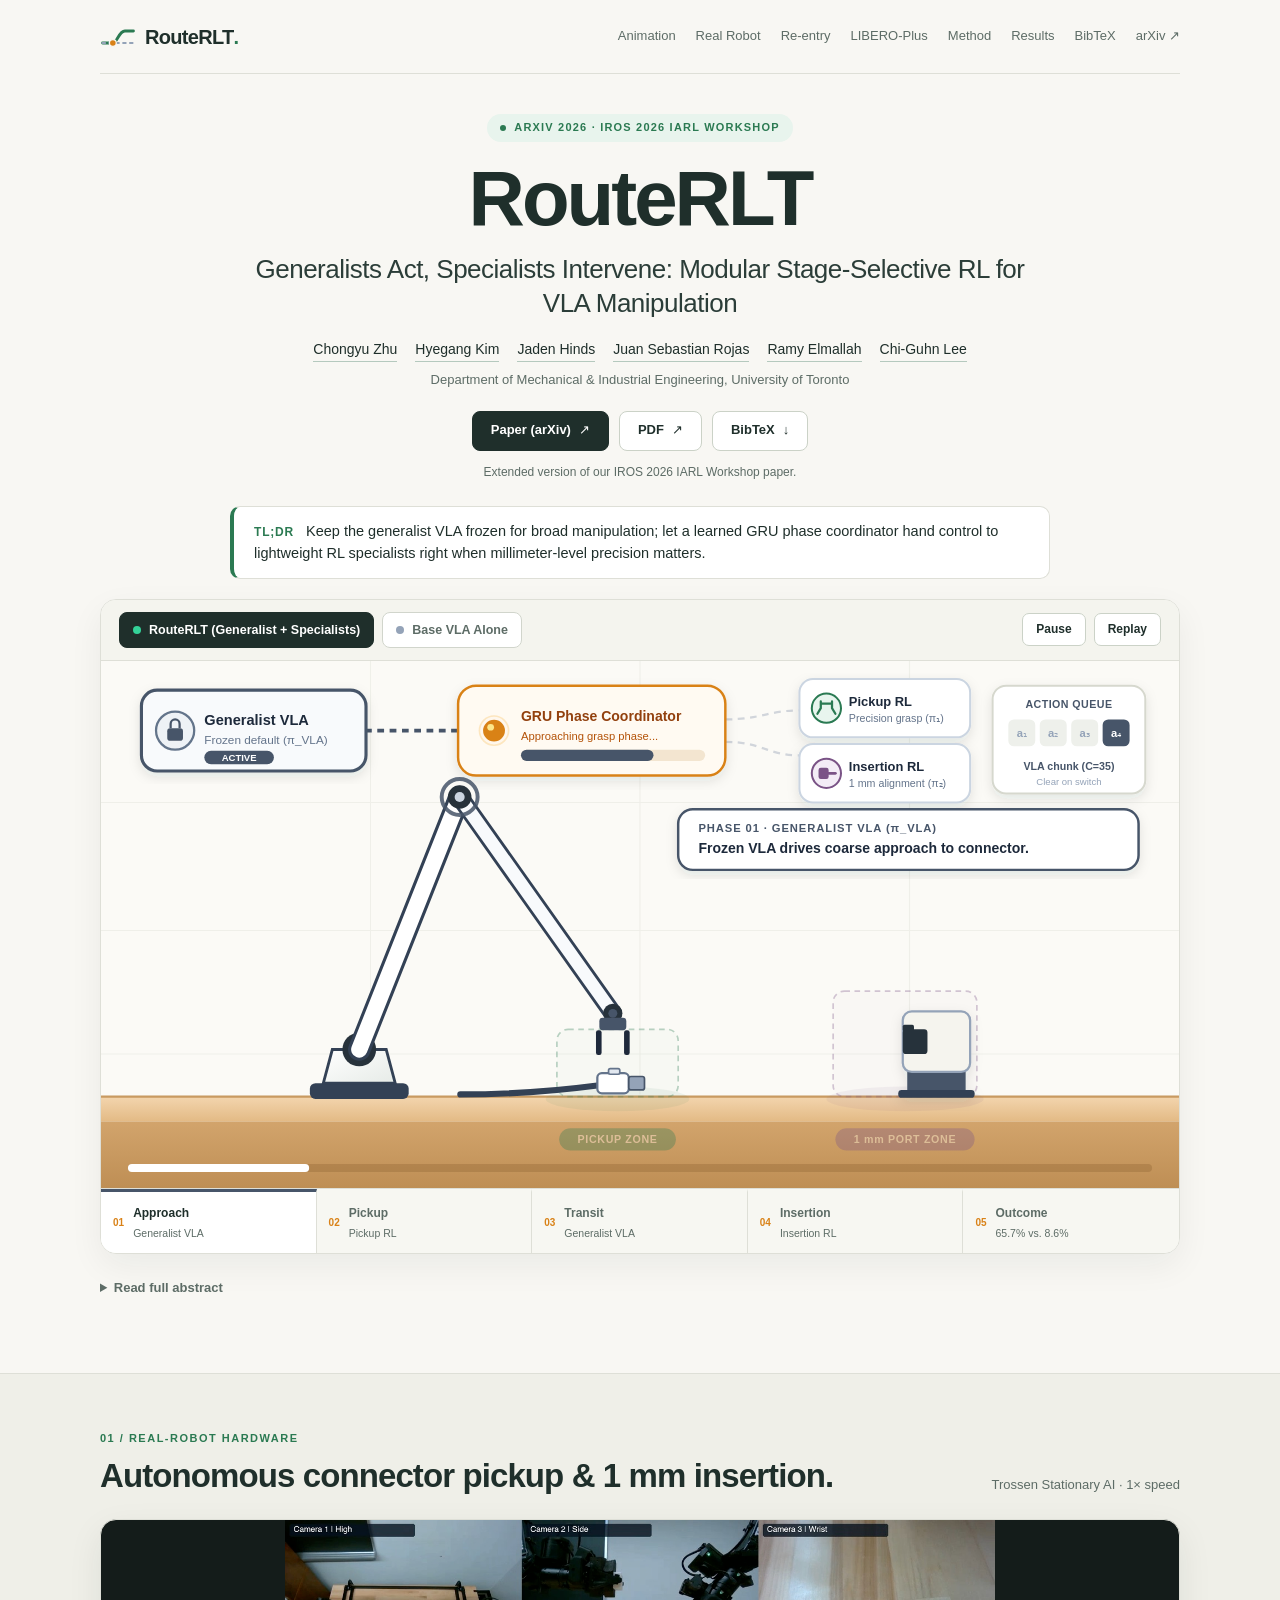
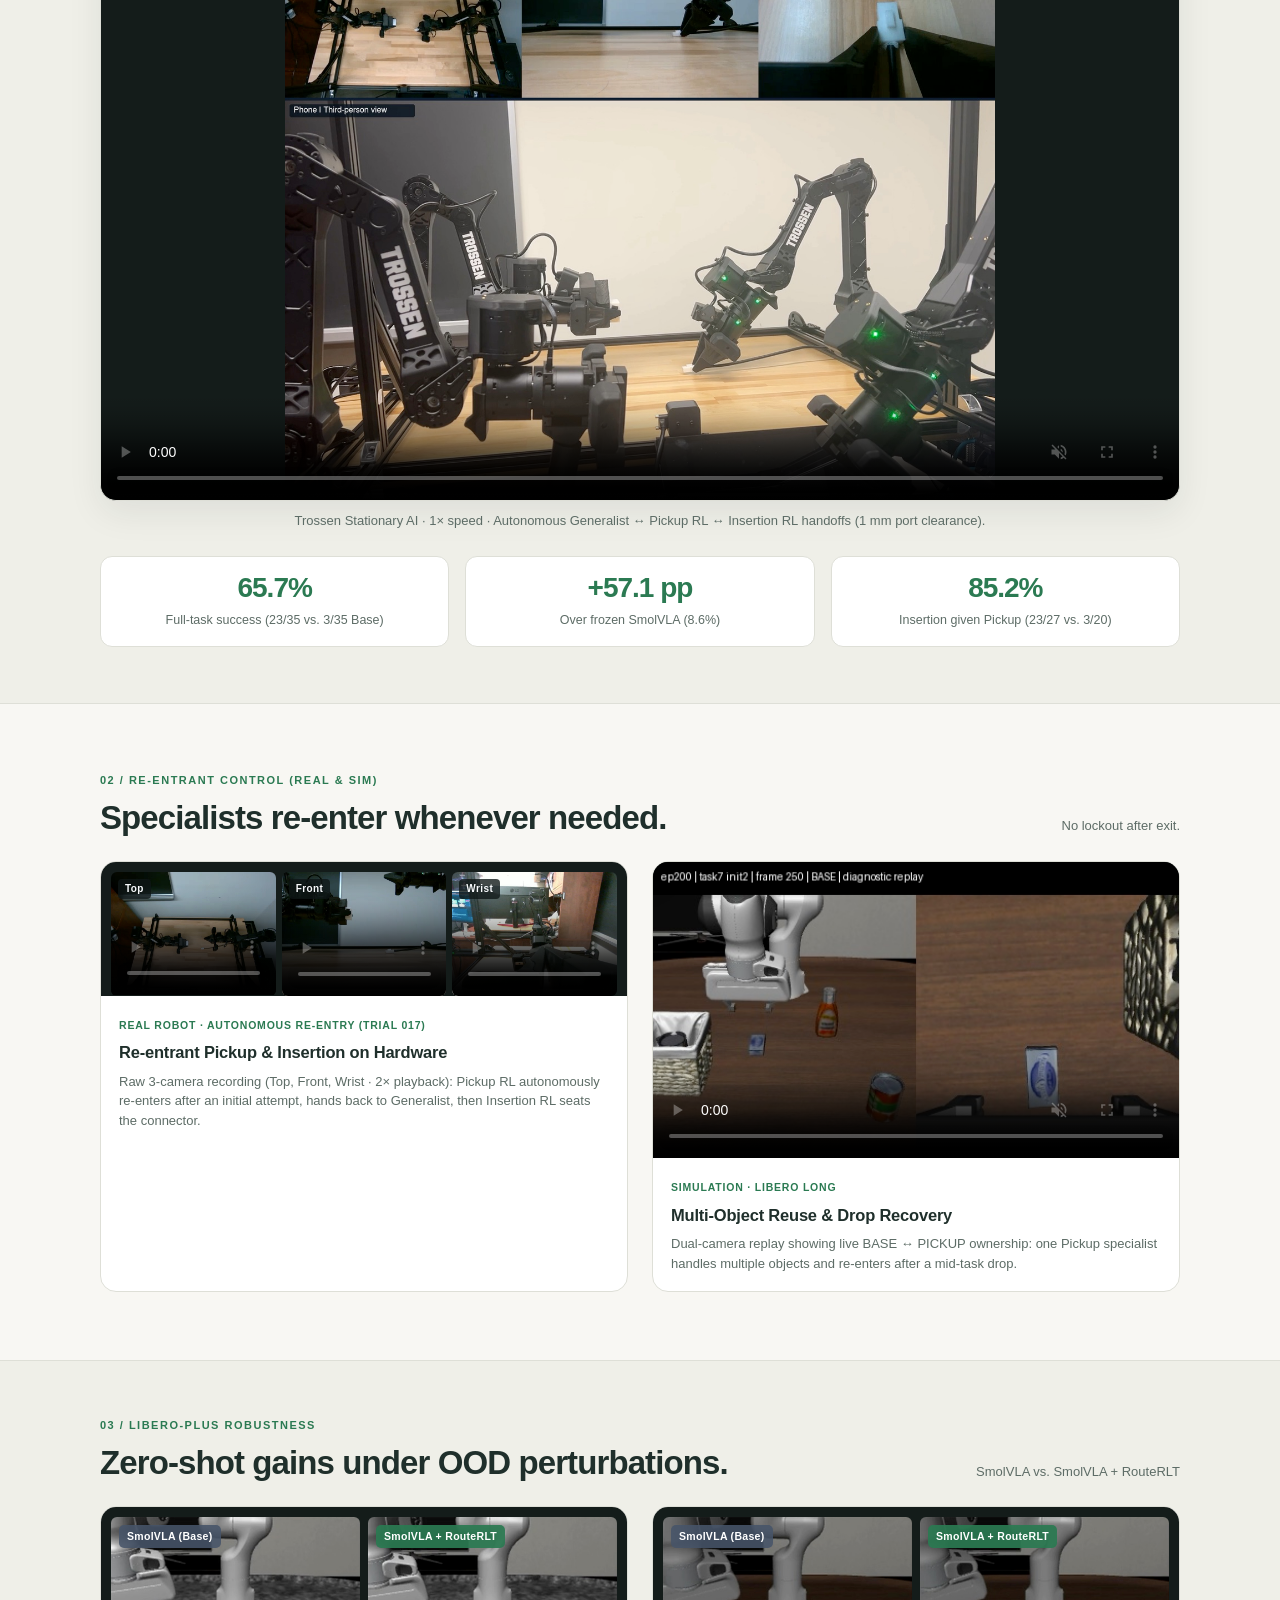
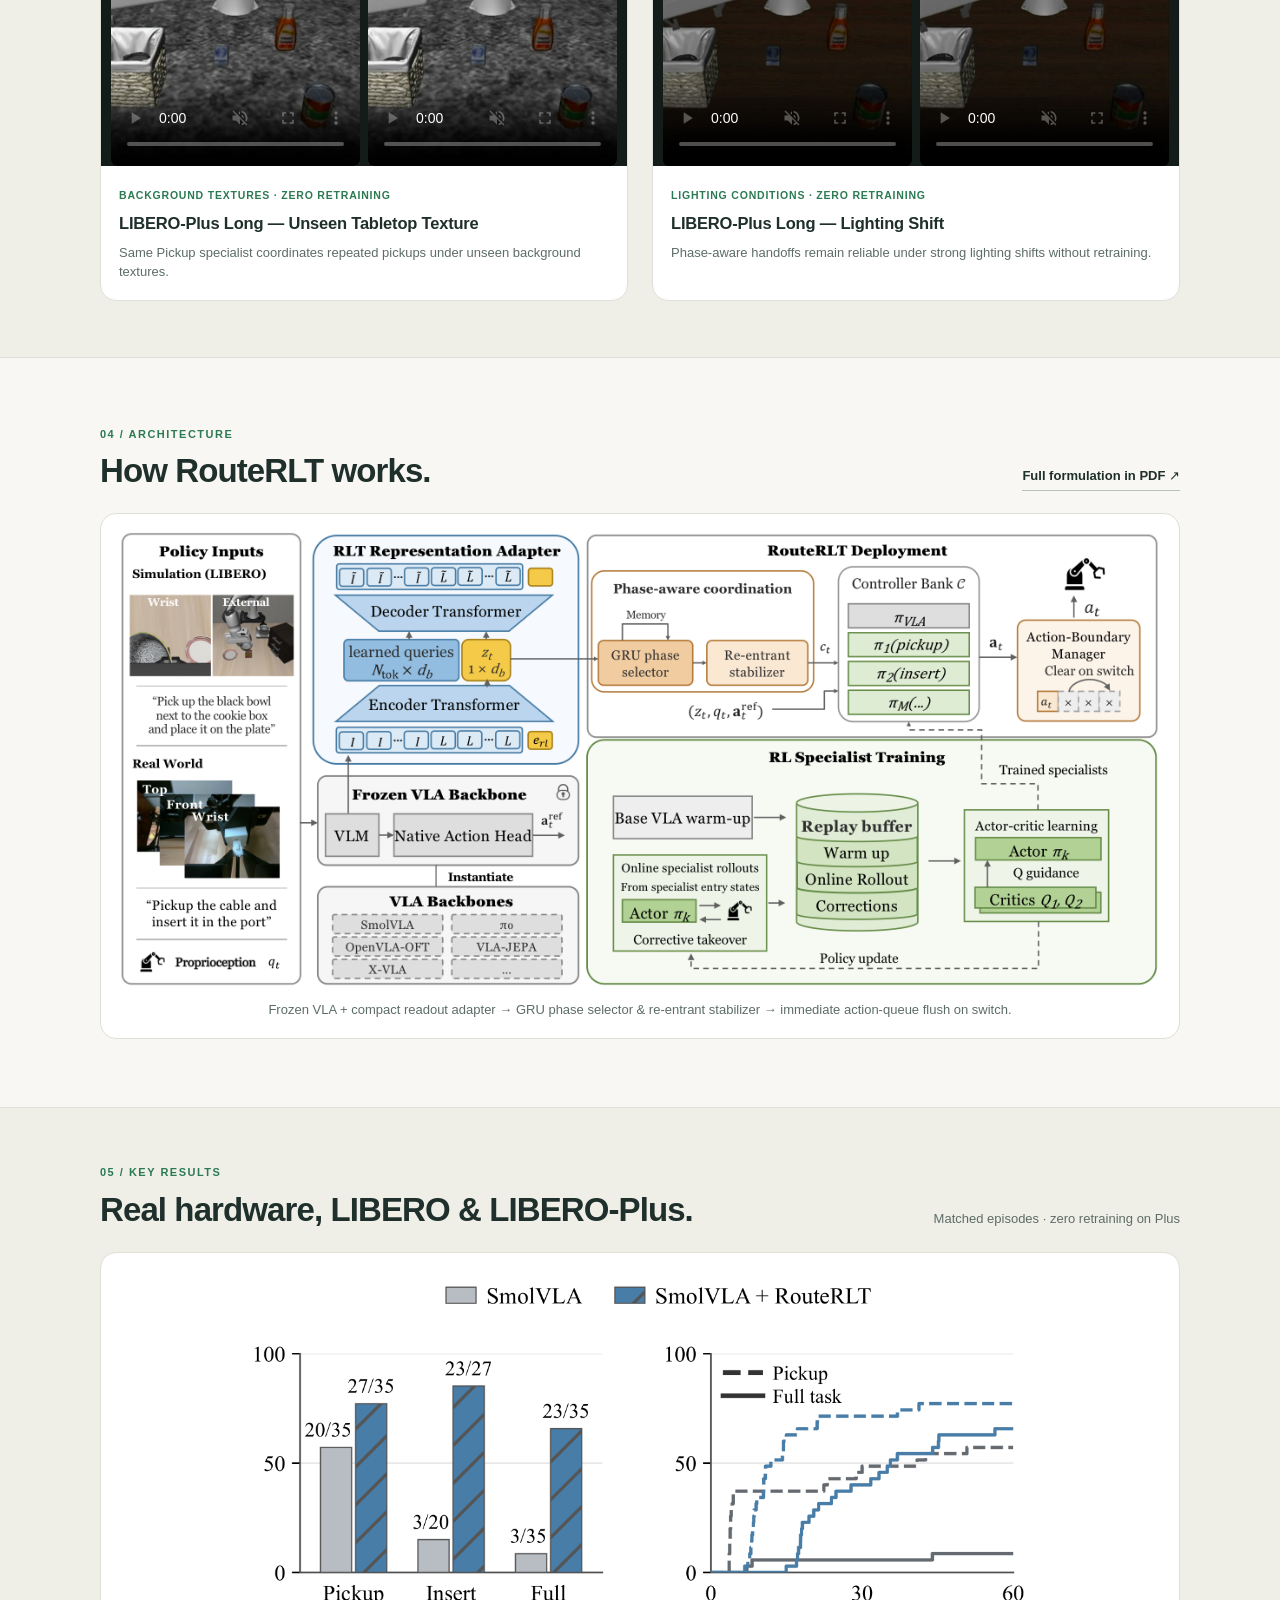
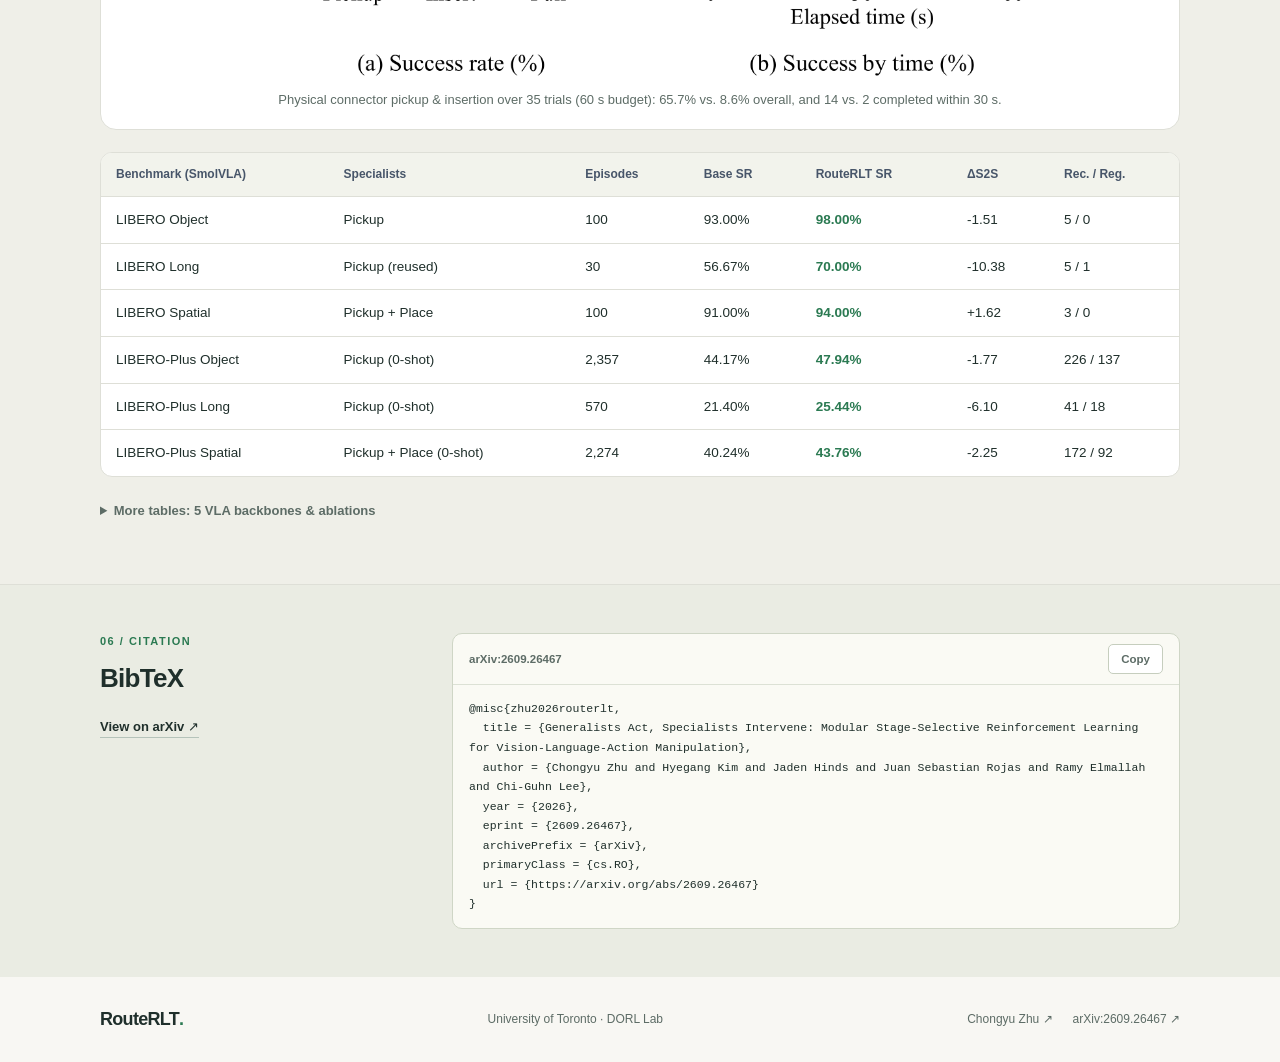
==== docs/index.html @ 0a1fd3e1 "Initial release of RouteRLT project page" ====
<!doctype html>
<html lang="en">
<head>
  <meta charset="utf-8">
  <meta name="viewport" content="width=device-width, initial-scale=1">
  <title>RouteRLT: Generalists Act, Specialists Intervene: Modular Stage-Selective Reinforcement Learning for Vision-Language-Action Manipulation</title>
  <meta name="description" content="Keep the generalist VLA frozen for broad manipulation; let a learned GRU phase coordinator hand control to lightweight RL specialists right when millimeter-level precision matters.">
  <meta name="theme-color" content="#f8f7f3">
  <meta property="og:title" content="RouteRLT: Generalists Act, Specialists Intervene: Modular Stage-Selective Reinforcement Learning for Vision-Language-Action Manipulation">
  <meta property="og:description" content="Keep the generalist VLA frozen for broad manipulation; let a learned GRU phase coordinator hand control to lightweight RL specialists right when millimeter-level precision matters.">
  <meta property="og:type" content="website">
  <link rel="icon" href="assets/favicon.svg" type="image/svg+xml">
  <link rel="stylesheet" href="styles.css">
  <script src="site.js" defer></script>
</head>
<body>
  <a class="skip-link" href="#main">Skip to content</a>

  <header class="header shell">
    <a class="wordmark" href="#top" aria-label="RouteRLT, top of page">
      <svg viewBox="0 0 42 28" aria-hidden="true">
        <path d="M3 21h12c5 0 7-14 14-14h10" stroke="var(--emerald)" stroke-width="3.4"/>
        <path d="M3 21h36" stroke="var(--slate-line)" stroke-width="2.4" stroke-dasharray="3 5"/>
        <circle cx="15" cy="21" r="4" fill="var(--amber)" stroke="var(--paper)" stroke-width="1.5"/>
      </svg>
      RouteRLT<span class="wordmark-dot">.</span>
    </a>
    <nav aria-label="Main navigation">
      <a href="#how-it-works">Animation</a>
      <a href="#real-robot">Real Robot</a>
      <a href="#reentry">Re-entry</a>
      <a href="#libero-plus">LIBERO-Plus</a>
      <a href="#method">Method</a>
      <a href="#results">Results</a>
      <a href="#citation">BibTeX</a>
      <a href="https://arxiv.org/abs/2609.26467" target="_blank" rel="noopener">arXiv ↗</a>
    </nav>
  </header>

  <main id="main">
    <!-- HERO + INTERACTIVE CARTOON ANIMATION RIGHT AT TOP -->
    <section class="hero shell" id="top" aria-labelledby="project-title">
      <p class="venue"><span aria-hidden="true"></span>arXiv 2026 · IROS 2026 IARL Workshop</p>
      <h1 id="project-title">RouteRLT</h1>
      <p class="subtitle">Generalists Act, Specialists Intervene: Modular Stage-Selective RL for VLA Manipulation</p>
      <p class="authors"><a href="https://chongyuzhu.com/" target="_blank" rel="noopener">Chongyu Zhu</a> <a href="https://scholar.google.com/citations?user=_ZH58tUAAAAJ&amp;hl=en" target="_blank" rel="noopener">Hyegang Kim</a> <a href="https://scholar.google.com/citations?user=9BpkYWYAAAAJ&amp;hl=en" target="_blank" rel="noopener">Jaden Hinds</a> <a href="https://scholar.google.com/citations?user=jrWXzhMAAAAJ&amp;hl=en" target="_blank" rel="noopener">Juan Sebastian Rojas</a> <a href="https://scholar.google.com/citations?user=34LmEvEAAAAJ&amp;hl=en" target="_blank" rel="noopener">Ramy Elmallah</a> <a href="https://scholar.google.com/citations?user=ZpALG2AAAAAJ&amp;hl=en" target="_blank" rel="noopener">Chi-Guhn Lee</a></p>
      <p class="affiliations">Department of Mechanical &amp; Industrial Engineering, University of Toronto</p>
      <div class="hero-links">
        <a class="button primary" href="https://arxiv.org/abs/2609.26467" target="_blank" rel="noopener">Paper (arXiv) <span aria-hidden="true">↗</span></a>
        <a class="button" href="https://arxiv.org/pdf/2609.26467" target="_blank" rel="noopener">PDF <span aria-hidden="true">↗</span></a>
        <a class="button" href="#citation">BibTeX <span aria-hidden="true">↓</span></a>
      </div>
      <p class="secondary-venue">Extended version of our IROS 2026 IARL Workshop paper.</p>

      <p class="tldr-bar"><strong>TL;DR</strong> Keep the generalist VLA frozen for broad manipulation; let a learned GRU phase coordinator hand control to lightweight RL specialists right when millimeter-level precision matters.</p>

      <!-- INTERACTIVE CARTOON ANIMATION -->
      <div class="anim-card" id="how-it-works" aria-label="Interactive cartoon explainer">
        <div class="anim-toolbar">
          <div class="mode-switch" role="group" aria-label="Comparison mode">
            <button type="button" class="mode-btn is-active" data-mode="routerlt" aria-pressed="true">
              <span class="dot dot-emerald"></span>RouteRLT (Generalist + Specialists)
            </button>
            <button type="button" class="mode-btn" data-mode="base" aria-pressed="false">
              <span class="dot dot-slate"></span>Base VLA Alone
            </button>
          </div>
          <div class="playback-controls">
            <button type="button" class="ctrl-btn" id="anim-play-btn" aria-label="Pause animation">Pause</button>
            <button type="button" class="ctrl-btn" id="anim-replay-btn" aria-label="Replay from start">Replay</button>
          </div>
        </div>

        <div class="anim-stage-wrap">
          <svg id="routerlt-cartoon" viewBox="0 0 960 470" role="img" aria-label="Interactive cartoon animation showing how RouteRLT coordinates a frozen generalist VLA with Pickup and Insertion RL specialists.">
            <defs>
              <linearGradient id="wood-top" x1="0" y1="0" x2="0" y2="1">
                <stop offset="0%" stop-color="#f3d5ae"/>
                <stop offset="100%" stop-color="#e3ba85"/>
              </linearGradient>
              <linearGradient id="wood-edge" x1="0" y1="0" x2="0" y2="1">
                <stop offset="0%" stop-color="#d2a46c"/>
                <stop offset="100%" stop-color="#be8e54"/>
              </linearGradient>
              <linearGradient id="arm-link" x1="0" y1="0" x2="1" y2="1">
                <stop offset="0%" stop-color="#ffffff"/>
                <stop offset="100%" stop-color="#e6ebe7"/>
              </linearGradient>
              <filter id="soft-shadow" x="-10%" y="-10%" width="120%" height="125%">
                <feDropShadow dx="0" dy="4" stdDeviation="5" flood-color="#1e2f2a" flood-opacity="0.10"/>
              </filter>
            </defs>

            <rect width="960" height="470" fill="#fbfaf6"/>
            <g stroke="#e6e7df" stroke-width="1" opacity="0.55">
              <line x1="0" y1="126" x2="960" y2="126"/>
              <line x1="0" y1="240" x2="960" y2="240"/>
              <line x1="0" y1="350" x2="960" y2="350"/>
              <line x1="240" y1="0" x2="240" y2="386"/>
              <line x1="480" y1="0" x2="480" y2="386"/>
              <line x1="720" y1="0" x2="720" y2="386"/>
            </g>

            <!-- TOP CONTROL ARCHITECTURE HUD -->
            <path id="wire-vla" d="M 318 62 C 282 62, 266 62, 236 62" fill="none" stroke="#94a3b8" stroke-width="3" stroke-dasharray="6 5"/>
            <path id="wire-pickup" d="M 556 52 C 588 52, 594 44, 622 44" fill="none" stroke="#cbd5e1" stroke-width="3" stroke-dasharray="6 5"/>
            <path id="wire-insert" d="M 556 72 C 588 72, 594 84, 622 84" fill="none" stroke="#cbd5e1" stroke-width="3" stroke-dasharray="6 5"/>

            <g id="node-vla" transform="translate(36, 26)" filter="url(#soft-shadow)">
              <rect width="200" height="72" rx="14" fill="#ffffff" stroke="#64748b" stroke-width="2.5"/>
              <circle cx="30" cy="36" r="17" fill="#eef2f6" stroke="#64748b" stroke-width="2"/>
              <rect x="23" y="34" width="14" height="11" rx="2.5" fill="#475569"/>
              <path d="M26 34v-4a4 4 0 0 1 8 0v4" fill="none" stroke="#475569" stroke-width="2"/>
              <text x="56" y="31" font-size="13" font-weight="700" fill="#1e293b">Generalist VLA</text>
              <text x="56" y="48" font-size="10.5" fill="#64748b">Frozen default (π_VLA)</text>
              <rect id="badge-vla-active" x="56" y="54" width="62" height="12" rx="6" fill="#475569" opacity="1"/>
              <text id="badge-vla-text" x="87" y="63" text-anchor="middle" font-size="8.5" font-weight="700" fill="#ffffff">ACTIVE</text>
            </g>

            <g id="node-gru" transform="translate(318, 22)" filter="url(#soft-shadow)">
              <rect width="238" height="80" rx="16" fill="#fffaf2" stroke="#d98218" stroke-width="2.2"/>
              <g id="gru-beacon" transform="translate(32, 40)">
                <circle id="gru-pulse" cx="0" cy="0" r="16" fill="#f59e0b" opacity="0.22"/>
                <circle cx="0" cy="0" r="11" fill="#d98218" stroke="#fff7ed" stroke-width="2.5"/>
                <circle cx="-3" cy="-3" r="3" fill="#fde68a"/>
              </g>
              <text x="56" y="31" font-size="12.5" font-weight="700" fill="#92400e">GRU Phase Coordinator</text>
              <text id="gru-subtext" x="56" y="48" font-size="10" fill="#b45309">Monitoring state z_t</text>
              <rect x="56" y="57" width="164" height="10" rx="5" fill="#f3e5d0"/>
              <rect id="gru-bar" x="56" y="57" width="42" height="10" rx="5" fill="#d98218"/>
            </g>

            <g id="node-pickup" transform="translate(622, 16)" filter="url(#soft-shadow)">
              <rect width="152" height="52" rx="12" fill="#ffffff" stroke="#cbd5e1" stroke-width="2"/>
              <circle cx="24" cy="26" r="13" fill="#e8f5ee" stroke="#2b7a52" stroke-width="1.8"/>
              <path d="M19 20v6l-3 5M29 20v6l3 5M19 22h10" fill="none" stroke="#2b7a52" stroke-width="2" stroke-linecap="round"/>
              <text x="44" y="24" font-size="11.5" font-weight="700" fill="#1e293b">Pickup RL</text>
              <text x="44" y="38" font-size="9.5" fill="#64748b">Precision grasp (π₁)</text>
            </g>

            <g id="node-insert" transform="translate(622, 74)" filter="url(#soft-shadow)">
              <rect width="152" height="52" rx="12" fill="#ffffff" stroke="#cbd5e1" stroke-width="2"/>
              <circle cx="24" cy="26" r="13" fill="#f3ecf6" stroke="#7a5386" stroke-width="1.8"/>
              <rect x="17" y="21" width="9" height="10" rx="2" fill="#7a5386"/>
              <path d="M26 26h6" stroke="#7a5386" stroke-width="2.5" stroke-linecap="round"/>
              <text x="44" y="24" font-size="11.5" font-weight="700" fill="#1e293b">Insertion RL</text>
              <text x="44" y="38" font-size="9.5" fill="#64748b">1 mm alignment (π₂)</text>
            </g>

            <g id="queue-hud" transform="translate(794, 22)" filter="url(#soft-shadow)">
              <rect width="136" height="96" rx="12" fill="#ffffff" stroke="#d6d8ce" stroke-width="1.8"/>
              <text x="68" y="20" text-anchor="middle" font-size="9.5" font-weight="700" fill="#475569" letter-spacing="0.4">ACTION QUEUE</text>
              <g id="queue-slots" transform="translate(14, 30)">
                <rect id="q-slot-0" x="0" y="0" width="24" height="24" rx="5" fill="#475569"/>
                <text id="q-text-0" x="12" y="15.5" text-anchor="middle" font-size="10" font-weight="700" fill="#fff">a₁</text>
                <rect id="q-slot-1" x="28" y="0" width="24" height="24" rx="5" fill="#cbd5e1"/>
                <text id="q-text-1" x="40" y="15.5" text-anchor="middle" font-size="10" font-weight="700" fill="#475569">a₂</text>
                <rect id="q-slot-2" x="56" y="0" width="24" height="24" rx="5" fill="#cbd5e1"/>
                <text id="q-text-2" x="68" y="15.5" text-anchor="middle" font-size="10" font-weight="700" fill="#475569">a₃</text>
                <rect id="q-slot-3" x="84" y="0" width="24" height="24" rx="5" fill="#cbd5e1"/>
                <text id="q-text-3" x="96" y="15.5" text-anchor="middle" font-size="10" font-weight="700" fill="#475569">a₄</text>
              </g>
              <text id="queue-status" x="68" y="75" text-anchor="middle" font-size="9.5" font-weight="600" fill="#64748b">Streaming VLA chunk</text>
              <text id="queue-sub" x="68" y="88" text-anchor="middle" font-size="8.5" fill="#94a3b8">Clear on switch</text>
            </g>

            <!-- WORKBENCH SCENE (Left: Robot Base | Center: Connector Init | Right: Female Port -> natural left-to-right, zero singularity!) -->
            <rect x="0" y="388" width="960" height="22" fill="url(#wood-top)"/>
            <rect x="0" y="410" width="960" height="60" fill="url(#wood-edge)"/>
            <line x1="0" y1="388" x2="960" y2="388" stroke="#c89a61" stroke-width="2"/>

            <g id="zone-pickup" opacity="0.28">
              <ellipse cx="460" cy="390" rx="64" ry="11" fill="#2b7a52" opacity="0.22"/>
              <rect x="406" y="328" width="108" height="60" rx="10" fill="#2b7a52" fill-opacity="0.06" stroke="#2b7a52" stroke-width="1.5" stroke-dasharray="5 4"/>
              <rect x="408" y="416" width="104" height="20" rx="10" fill="#2b7a52"/>
              <text x="460" y="429.5" text-anchor="middle" font-size="9.5" font-weight="700" fill="#ffffff" letter-spacing="0.6">PICKUP ZONE</text>
            </g>
            <g id="zone-insert" opacity="0.28">
              <ellipse cx="716" cy="390" rx="70" ry="11" fill="#7a5386" opacity="0.22"/>
              <rect x="652" y="294" width="128" height="94" rx="10" fill="#7a5386" fill-opacity="0.06" stroke="#7a5386" stroke-width="1.5" stroke-dasharray="5 4"/>
              <rect x="654" y="416" width="124" height="20" rx="10" fill="#7a5386"/>
              <text x="716" y="429.5" text-anchor="middle" font-size="9.5" font-weight="700" fill="#ffffff" letter-spacing="0.6">1 mm PORT ZONE</text>
            </g>

            <!-- Female Port Fixture (Right side of workbench, socket opens leftward) -->
            <g id="port-fixture" transform="translate(700, 312)" filter="url(#soft-shadow)">
              <rect x="18" y="48" width="52" height="28" rx="4" fill="#475569"/>
              <rect x="10" y="70" width="68" height="7" rx="3" fill="#334155"/>
              <rect x="14" y="0" width="60" height="54" rx="8" fill="#f5f4ee" stroke="#94a3b8" stroke-width="2"/>
              <rect x="14" y="16" width="22" height="22" rx="3" fill="#27323b"/>
              <rect x="14" y="12" width="10" height="6" rx="1.5" fill="#27323b"/>
              <circle id="port-success-ring" cx="22" cy="27" r="22" fill="none" stroke="#2b7a52" stroke-width="3.5" opacity="0"/>
              <g id="port-fail-spark" transform="translate(12, 27)" opacity="0">
                <path d="M-10 -10 L-3 -3 M-12 2 L-4 2 M-9 12 L-2 6" stroke="#dc2626" stroke-width="2.8" stroke-linecap="round"/>
              </g>
            </g>

            <!-- Flexible Cable Tail -->
            <path id="cable-tail" d="M 320 386 Q 380 388, 438 378" fill="none" stroke="#334155" stroke-width="5.5" stroke-linecap="round"/>

            <!-- Movable Male Connector (Center init) -->
            <g id="connector" transform="translate(460, 376)">
              <rect x="-18" y="-9" width="28" height="18" rx="4" fill="#ffffff" stroke="#64748b" stroke-width="2"/>
              <rect x="-8" y="-13" width="10" height="5" rx="1.5" fill="#e2e8f0" stroke="#64748b" stroke-width="1.5"/>
              <rect x="10" y="-6" width="14" height="12" rx="2" fill="#94a3b8" stroke="#475569" stroke-width="1.5"/>
            </g>

            <!-- Robot Base Pedestal (Left side — arm operates cleanly in right half-plane with zero singularity!) -->
            <g id="robot-base" transform="translate(230, 388)">
              <rect x="-44" y="-12" width="88" height="14" rx="5" fill="#334155"/>
              <path d="M-32 -12 L-24 -42 L24 -42 L32 -12 Z" fill="url(#arm-link)" stroke="#334155" stroke-width="2.5"/>
              <circle cx="0" cy="-42" r="15" fill="#27323b"/>
              <circle cx="0" cy="-42" r="7" fill="#94a3b8"/>
            </g>

            <g id="robot-arm">
              <line id="arm-link-1" x1="230" y1="346" x2="340" y2="205" stroke="#334155" stroke-width="20" stroke-linecap="round"/>
              <line id="arm-link-1-inner" x1="230" y1="346" x2="340" y2="205" stroke="#ffffff" stroke-width="14.5" stroke-linecap="round"/>
              <line id="arm-link-2" x1="600" y1="215" x2="430" y2="265" stroke="#334155" stroke-width="16.5" stroke-linecap="round"/>
              <line id="arm-link-2-inner" x1="600" y1="215" x2="430" y2="265" stroke="#f8fafc" stroke-width="11.5" stroke-linecap="round"/>
              <circle id="arm-aura" cx="600" cy="215" r="16" fill="none" stroke="#64748b" stroke-width="3.5" opacity="0.85"/>
              <circle id="joint-elbow" cx="600" cy="215" r="10.5" fill="#27323b"/>
              <circle id="joint-elbow-dot" cx="600" cy="215" r="4.5" fill="#cbd5e1"/>
              <g id="gripper-group" transform="translate(430, 265)">
                <circle cx="0" cy="0" r="8.5" fill="#27323b"/>
                <rect x="-12" y="4" width="24" height="11" rx="3" fill="#475569"/>
                <rect id="finger-left" x="-14" y="15" width="5" height="22" rx="2" fill="#1e293b"/>
                <rect id="finger-right" x="9" y="15" width="5" height="22" rx="2" fill="#1e293b"/>
                <circle id="wrist-led" cx="0" cy="0" r="4" fill="#64748b"/>
              </g>
            </g>

            <g id="callout-group" transform="translate(275, 132)" filter="url(#soft-shadow)">
              <rect id="callout-bg" x="0" y="0" width="410" height="54" rx="13" fill="#ffffff" stroke="#64748b" stroke-width="2.2"/>
              <text id="callout-tag" x="18" y="20" font-size="10" font-weight="800" fill="#475569" letter-spacing="0.8">PHASE 01 · GENERALIST VLA</text>
              <text id="callout-msg" x="18" y="39" font-size="12.5" font-weight="600" fill="#1e293b">Approaching connector smoothly...</text>
            </g>

            <rect x="24" y="448" width="912" height="7" rx="3.5" fill="#8c6231" opacity="0.35"/>
            <rect id="anim-progress-fill" x="24" y="448" width="0" height="7" rx="3.5" fill="#ffffff"/>
          </svg>
        </div>

        <div class="stage-pills" role="group" aria-label="Jump to manipulation phase">
          <button type="button" class="stage-pill is-current" data-stage="0"><span class="pill-step">01</span><span>Approach<small>Generalist VLA</small></span></button>
          <button type="button" class="stage-pill" data-stage="1"><span class="pill-step">02</span><span>Pickup<small>Pickup RL</small></span></button>
          <button type="button" class="stage-pill" data-stage="2"><span class="pill-step">03</span><span>Transit<small>Generalist VLA</small></span></button>
          <button type="button" class="stage-pill" data-stage="3"><span class="pill-step">04</span><span>Insertion<small>Insertion RL</small></span></button>
          <button type="button" class="stage-pill" data-stage="4"><span class="pill-step">05</span><span>Outcome<small>65.7% vs. 8.6%</small></span></button>
        </div>
      </div>

      <details class="compact-details">
        <summary>Read full abstract</summary>
        <p class="abstract-body">Vision-language-action (VLA) models often struggle in the precision-critical phases of multi-stage manipulation tasks. To mitigate this issue, VLA models can be used in conjunction with reinforcement learning (RL) specialists that are specifically trained to handle the precision-critical phases. However, the coordination between the base VLA model and the RL specialists, which dictates when a specialist should take over from the base VLA and vice-versa, remains an open research question. In this paper, we address this gap by introducing RouteRLT, a modular framework that coordinates a generalist VLA, used as the default controller, with designated precision-critical RL specialists. At a high level, our framework trains a phase-aware coordination mechanism that handles handoffs between the generalist and the specialists. We evaluate RouteRLT on the LIBERO and LIBERO-Plus benchmarks, as well as on a physical connector pickup and insertion task. Overall, we find that RouteRLT improves success on LIBERO, and retains net gains on LIBERO-Plus. On the physical task, RouteRLT completes 65.7% of trials, compared with 8.6% for the baseline. Altogether, these results demonstrate that learned coordination builds on generalist VLA capabilities to improve task completion in precision-critical manipulation.</p>
      </details>
    </section>

    <!-- 01 REAL-ROBOT EXECUTION -->
    <section class="band-tint section-space" id="real-robot" aria-labelledby="real-title">
      <div class="shell">
        <div class="section-heading horizontal">
          <div>
            <p class="eyebrow">01 / Real-Robot Hardware</p>
            <h2 id="real-title">Autonomous connector pickup &amp; 1 mm insertion.</h2>
          </div>
          <p class="section-aside">Trossen Stationary AI · 1× speed</p>
        </div>

        <figure class="hero-video-wrap">
          <div class="video-frame">
            <video controls autoplay muted loop playsinline preload="metadata" poster="assets/media/real_robot_poster.jpg" aria-label="Four-view real-robot demonstration of RouteRLT autonomously picking up a connector and inserting it into a 1 mm clearance port.">
              <source src="assets/media/real_robot_demo.mp4" type="video/mp4">
              Your browser does not support HTML5 video.
            </video>
          </div>
          <figcaption>Trossen Stationary AI · 1× speed · Autonomous Generalist ↔ Pickup RL ↔ Insertion RL handoffs (1 mm port clearance).</figcaption>
        </figure>

        <div class="stats-row">
          <div class="stat-pill"><div class="stat-val">65.7%</div><div class="stat-label">Full-task success (23/35 vs. 3/35 Base)</div></div><div class="stat-pill"><div class="stat-val">+57.1 pp</div><div class="stat-label">Over frozen SmolVLA (8.6%)</div></div><div class="stat-pill"><div class="stat-val">85.2%</div><div class="stat-label">Insertion given Pickup (23/27 vs. 3/20)</div></div>
        </div>
      </div>
    </section>

    <!-- 02 REPEATED & RE-ENTRANT CONTROL (REAL + SIM) -->
    <section class="shell section-space" id="reentry" aria-labelledby="reentry-title">
      <div class="section-heading horizontal">
        <div>
          <p class="eyebrow">02 / Re-entrant Control (Real &amp; Sim)</p>
          <h2 id="reentry-title">Specialists re-enter whenever needed.</h2>
        </div>
        <p class="section-aside">No lockout after exit.</p>
      </div>
      <div class="video-grid">
        <article class="video-card" id="video-real-reentry"><div class="tri-view-grid"><div class="tri-view-item"><video controls autoplay muted loop playsinline data-rate="2" preload="metadata" poster="assets/media/r13_017_top_poster.jpg" aria-label="Top camera view"><source src="assets/media/r13_017_top.mp4" type="video/mp4"></video><span class="view-tag">Top</span></div><div class="tri-view-item"><video controls autoplay muted loop playsinline data-rate="2" preload="metadata" poster="assets/media/r13_017_front_poster.jpg" aria-label="Front camera view"><source src="assets/media/r13_017_front.mp4" type="video/mp4"></video><span class="view-tag">Front</span></div><div class="tri-view-item"><video controls autoplay muted loop playsinline data-rate="2" preload="metadata" poster="assets/media/r13_017_wrist_poster.jpg" aria-label="Wrist camera view"><source src="assets/media/r13_017_wrist.mp4" type="video/mp4"></video><span class="view-tag">Wrist</span></div></div><div class="video-card-body"><span class="video-badge">Real Robot · Autonomous Re-entry (Trial 017)</span><h3>Re-entrant Pickup &amp; Insertion on Hardware</h3><p>Raw 3-camera recording (Top, Front, Wrist · 2× playback): Pickup RL autonomously re-enters after an initial attempt, hands back to Generalist, then Insertion RL seats the connector.</p></div></article><article class="video-card" id="video-sim-reentry"><video controls autoplay muted loop playsinline preload="metadata" poster="assets/media/libero_reentry_poster.jpg" aria-label="Dual-camera LIBERO Long simulation video showing live BASE and PICKUP handoffs and re-entry after drop."><source src="assets/media/libero_long_reentry.mp4" type="video/mp4"></video><div class="video-card-body"><span class="video-badge">Simulation · LIBERO Long</span><h3>Multi-Object Reuse &amp; Drop Recovery</h3><p>Dual-camera replay showing live BASE ↔ PICKUP ownership: one Pickup specialist handles multiple objects and re-enters after a mid-task drop.</p></div></article>
      </div>
    </section>

    <!-- 03 LIBERO-PLUS ROBUSTNESS COMPARISONS -->
    <section class="band-tint section-space" id="libero-plus" aria-labelledby="plus-title">
      <div class="shell">
        <div class="section-heading horizontal">
          <div>
            <p class="eyebrow">03 / LIBERO-Plus Robustness</p>
            <h2 id="plus-title">Zero-shot gains under OOD perturbations.</h2>
          </div>
          <p class="section-aside">SmolVLA vs. SmolVLA + RouteRLT</p>
        </div>
        <div class="video-grid">
          <article class="video-card" id="video-plus-bg"><div class="pair-compare-grid"><div class="pair-item"><video controls autoplay muted loop playsinline preload="metadata" poster="assets/media/plus_bg_base_poster.jpg" aria-label="SmolVLA (Base)"><source src="assets/media/plus_bg_base.mp4" type="video/mp4"></video><span class="pair-tag tag-base">SmolVLA (Base)</span></div><div class="pair-item"><video controls autoplay muted loop playsinline preload="metadata" poster="assets/media/plus_bg_method_poster.jpg" aria-label="SmolVLA + RouteRLT"><source src="assets/media/plus_bg_method.mp4" type="video/mp4"></video><span class="pair-tag tag-method">SmolVLA + RouteRLT</span></div></div><div class="video-card-body"><span class="video-badge">Background Textures · Zero Retraining</span><h3>LIBERO-Plus Long — Unseen Tabletop Texture</h3><p>Same Pickup specialist coordinates repeated pickups under unseen background textures.</p></div></article><article class="video-card" id="video-plus-light"><div class="pair-compare-grid"><div class="pair-item"><video controls autoplay muted loop playsinline preload="metadata" poster="assets/media/plus_light_base_poster.jpg" aria-label="SmolVLA (Base)"><source src="assets/media/plus_light_base.mp4" type="video/mp4"></video><span class="pair-tag tag-base">SmolVLA (Base)</span></div><div class="pair-item"><video controls autoplay muted loop playsinline preload="metadata" poster="assets/media/plus_light_method_poster.jpg" aria-label="SmolVLA + RouteRLT"><source src="assets/media/plus_light_method.mp4" type="video/mp4"></video><span class="pair-tag tag-method">SmolVLA + RouteRLT</span></div></div><div class="video-card-body"><span class="video-badge">Lighting Conditions · Zero Retraining</span><h3>LIBERO-Plus Long — Lighting Shift</h3><p>Phase-aware handoffs remain reliable under strong lighting shifts without retraining.</p></div></article>
        </div>
      </div>
    </section>

    <!-- 04 METHOD OVERVIEW -->
    <section class="shell section-space" id="method" aria-labelledby="method-title">
      <div class="section-heading horizontal">
        <div>
          <p class="eyebrow">04 / Architecture</p>
          <h2 id="method-title">How RouteRLT works.</h2>
        </div>
        <a class="text-link" href="https://arxiv.org/pdf/2609.26467" target="_blank" rel="noopener">Full formulation in PDF ↗</a>
      </div>
      <figure class="media-card">
        <img src="assets/media/routerlt_overview.png" alt="RouteRLT architecture: frozen VLA backbone, RLT readout adapter, GRU phase selector, re-entrant stabilizer, controller bank, and immediate action-boundary flush." loading="lazy" decoding="async">
        <figcaption>Frozen VLA + compact readout adapter → GRU phase selector &amp; re-entrant stabilizer → immediate action-queue flush on switch.</figcaption>
      </figure>
    </section>

    <!-- 05 KEY RESULTS -->
    <section class="band-tint section-space" id="results" aria-labelledby="results-title">
      <div class="shell">
        <div class="section-heading horizontal">
          <div>
            <p class="eyebrow">05 / Key Results</p>
            <h2 id="results-title">Real hardware, LIBERO &amp; LIBERO-Plus.</h2>
          </div>
          <p class="section-aside">Matched episodes · zero retraining on Plus</p>
        </div>

        <figure class="media-card results-chart-card">
          <img src="assets/media/hardware_results.png" alt="Real-robot success rates and cumulative completion curves over 60 seconds comparing SmolVLA and SmolVLA + RouteRLT." loading="lazy" decoding="async">
          <figcaption>Physical connector pickup &amp; insertion over 35 trials (60 s budget): 65.7% vs. 8.6% overall, and 14 vs. 2 completed within 30 s.</figcaption>
        </figure>

        <div class="key-table-block">
          <div class="results-table-wrap"><table class="results-table"><thead><tr><th scope="col">Benchmark (SmolVLA)</th><th scope="col">Specialists</th><th scope="col">Episodes</th><th scope="col">Base SR</th><th scope="col">RouteRLT SR</th><th scope="col">ΔS2S</th><th scope="col">Rec. / Reg.</th></tr></thead><tbody><tr><td>LIBERO Object</td><td>Pickup</td><td>100</td><td>93.00%</td><td><strong>98.00%</strong></td><td>-1.51</td><td>5 / 0</td></tr><tr><td>LIBERO Long</td><td>Pickup (reused)</td><td>30</td><td>56.67%</td><td><strong>70.00%</strong></td><td>-10.38</td><td>5 / 1</td></tr><tr><td>LIBERO Spatial</td><td>Pickup + Place</td><td>100</td><td>91.00%</td><td><strong>94.00%</strong></td><td>+1.62</td><td>3 / 0</td></tr><tr><td>LIBERO-Plus Object</td><td>Pickup (0-shot)</td><td>2,357</td><td>44.17%</td><td><strong>47.94%</strong></td><td>-1.77</td><td>226 / 137</td></tr><tr><td>LIBERO-Plus Long</td><td>Pickup (0-shot)</td><td>570</td><td>21.40%</td><td><strong>25.44%</strong></td><td>-6.10</td><td>41 / 18</td></tr><tr><td>LIBERO-Plus Spatial</td><td>Pickup + Place (0-shot)</td><td>2,274</td><td>40.24%</td><td><strong>43.76%</strong></td><td>-2.25</td><td>172 / 92</td></tr></tbody></table></div>
        </div>

        <details class="compact-details">
          <summary>More tables: 5 VLA backbones &amp; ablations</summary>
          <div class="extra-tables">
            <h3>Five Frozen VLA Backbones (LIBERO Object &amp; Long)</h3>
            <div class="results-table-wrap"><table class="results-table"><thead><tr><th scope="col">Backbone (d_b / C)</th><th scope="col">Suite</th><th scope="col">Base SR</th><th scope="col">RouteRLT SR</th><th scope="col">ΔS2S</th><th scope="col">Rec. / Reg.</th></tr></thead><tbody><tr><td>SmolVLA (960 / 10)</td><td>Object / Long</td><td>93.0 / 56.7%</td><td><strong>98.0 / 70.0%</strong></td><td>-1.51 / -10.38</td><td>5/0 · 5/1</td></tr><tr><td>X-VLA (1024 / 30)</td><td>Object / Long</td><td>99.0 / <strong>86.7%</strong></td><td><strong>100.0</strong> / 83.3%</td><td>+4.23 / +10.83</td><td>1/0 · 2/3</td></tr><tr><td>π₀ (2048 / 5)</td><td>Object / Long</td><td>97.0 / <strong>93.3%</strong></td><td><strong>99.0</strong> / 90.0%</td><td>-0.40 / +5.44</td><td>2/0 · 2/3</td></tr><tr><td>VLA-JEPA (2048 / 7)</td><td>Object / Long</td><td><strong>100.0 / 100.0%</strong></td><td><strong>100.0 / 100.0%</strong></td><td>-1.56 / +1.24</td><td>0/0 · 0/0</td></tr><tr><td>OpenVLA-OFTₘ (4096 / 8)</td><td>Object / Long</td><td>97.0 / <strong>96.7%</strong></td><td><strong>99.0 / 96.7%</strong></td><td>+0.38 / -0.38</td><td>2/0 · 0/0</td></tr></tbody></table></div>
            <h3>Key Ablations (SmolVLA Object + Long, 130 episodes)</h3>
            <div class="results-table-wrap"><table class="results-table"><thead><tr><th scope="col">Variant (SmolVLA Object + Long)</th><th scope="col">Combined SR</th><th scope="col">ΔS2S</th><th scope="col">Rec. / Reg.</th></tr></thead><tbody><tr><td>SmolVLA Base</td><td>84.62%</td><td>—</td><td>—</td></tr><tr><td><strong>RouteRLT (GRU + immediate flush + image &amp; lang)</strong></td><td><strong>91.54%</strong></td><td>-3.55</td><td>10 / 1</td></tr><tr><td>Rule-window (privileged geometry)</td><td>86.92%</td><td>-0.78</td><td>8 / 5</td></tr><tr><td>Chunk-boundary handoff (deferred)</td><td>86.15%</td><td>-3.31</td><td>6 / 4</td></tr><tr><td>Image-only representation (no language tokens)</td><td>85.38%</td><td>-0.22</td><td>7 / 6</td></tr></tbody></table></div>
          </div>
        </details>
      </div>
    </section>

    <!-- 06 CITATION -->
    <section class="citation-section" id="citation" aria-labelledby="citation-title">
      <div class="shell citation-grid">
        <div>
          <p class="eyebrow">06 / Citation</p>
          <h2 id="citation-title">BibTeX</h2>
          <a class="text-link" href="https://arxiv.org/abs/2609.26467" target="_blank" rel="noopener">View on arXiv ↗</a>
        </div>
        <div class="citation-box">
          <div class="citation-bar">
            <span>arXiv:2609.26467</span>
            <button type="button" id="copy-citation">Copy</button>
            <span id="copy-status" class="sr-only" role="status" aria-live="polite"></span>
          </div>
          <pre><code id="bibtex">@misc{zhu2026routerlt,
  title = {Generalists Act, Specialists Intervene: Modular Stage-Selective Reinforcement Learning for Vision-Language-Action Manipulation},
  author = {Chongyu Zhu and Hyegang Kim and Jaden Hinds and Juan Sebastian Rojas and Ramy Elmallah and Chi-Guhn Lee},
  year = {2026},
  eprint = {2609.26467},
  archivePrefix = {arXiv},
  primaryClass = {cs.RO},
  url = {https://arxiv.org/abs/2609.26467}
}</code></pre>
        </div>
      </div>
    </section>
  </main>

  <footer class="footer shell">
    <a class="wordmark" href="#top">RouteRLT<span class="wordmark-dot">.</span></a>
    <p>University of Toronto · DORL Lab</p>
    <div>
      <a href="https://chongyuzhu.com/">Chongyu Zhu ↗</a>
      <a href="https://arxiv.org/abs/2609.26467" target="_blank" rel="noopener">arXiv:2609.26467 ↗</a>
    </div>
  </footer>

  <noscript>
    <style>
      #copy-citation, .playback-controls, .mode-switch, .stage-pills { display: none; }
    </style>
  </noscript>
</body>
</html>
---- docs/styles.css ----
:root {
  --paper: #f8f7f3;
  --surface: #ffffff;
  --surface-tint: #efefe8;
  --ink: #1f2f2b;
  --muted: #5d6c66;
  --line: #dedfd7;
  --slate: #475569;
  --slate-line: #94a3b8;
  --emerald: #2b7a52;
  --emerald-soft: #e8f4ed;
  --plum: #7a5386;
  --amber: #d98218;
  --radius: 16px;
  font-family: -apple-system, BlinkMacSystemFont, "Segoe UI", Roboto, Arial, sans-serif;
  color: var(--ink);
  background: var(--paper);
  font-synthesis: none;
  text-rendering: optimizeLegibility;
}

* { box-sizing: border-box; }
html { scroll-behavior: smooth; scroll-padding-top: 24px; }
body { margin: 0; line-height: 1.6; font-size: 15.5px; }
a { color: inherit; text-decoration: none; text-underline-offset: 4px; }
a:hover { text-decoration: underline; }
button { font: inherit; color: inherit; cursor: pointer; }
button, a { -webkit-tap-highlight-color: transparent; }
button:focus-visible, a:focus-visible, summary:focus-visible { outline: 3px solid var(--amber); outline-offset: 4px; border-radius: 4px; }
img, video, svg { display: block; max-width: 100%; }
p, h1, h2, h3, figure, pre { margin: 0; }

.shell { width: min(1080px, calc(100% - 64px)); margin-inline: auto; }
.skip-link { position: absolute; top: -70px; left: 20px; padding: 10px 14px; background: var(--surface); border: 1px solid var(--line); z-index: 20; }
.skip-link:focus { top: 10px; }

/* HEADER */
.header {
  min-height: 74px;
  display: flex;
  justify-content: space-between;
  align-items: center;
  border-bottom: 1px solid var(--line);
  gap: 20px;
}
.wordmark {
  display: inline-flex;
  align-items: center;
  font-size: 20px;
  font-weight: 720;
  letter-spacing: -0.7px;
}
.wordmark svg { width: 36px; height: 24px; margin-right: 9px; fill: none; stroke-linecap: round; }
.wordmark-dot { color: var(--emerald); }
.header nav { display: flex; align-items: center; gap: 20px; font-size: 13px; color: var(--muted); flex-wrap: wrap; }
.header nav a { padding-block: 6px; }
.header nav a:hover { color: var(--ink); }

/* HERO */
.hero { padding-top: 40px; text-align: center; }
.venue {
  display: inline-flex;
  align-items: center;
  gap: 8px;
  font-size: 11px;
  font-weight: 680;
  letter-spacing: 1.2px;
  text-transform: uppercase;
  color: var(--emerald);
  background: var(--emerald-soft);
  padding: 5px 13px;
  border-radius: 999px;
}
.venue > span { width: 6px; height: 6px; border-radius: 50%; background: currentColor; }
.hero h1 {
  font-size: clamp(50px, 6.8vw, 78px);
  font-weight: 720;
  letter-spacing: -3px;
  line-height: 1.05;
  margin-top: 16px;
}
.subtitle {
  font-size: clamp(19px, 2.3vw, 26px);
  line-height: 1.32;
  letter-spacing: -0.5px;
  max-width: 780px;
  margin: 12px auto 18px;
  font-weight: 450;
  color: #2b3d38;
}
.authors {
  display: flex;
  justify-content: center;
  flex-wrap: wrap;
  column-gap: 18px;
  row-gap: 5px;
  max-width: 780px;
  margin: auto;
  font-size: 14px;
}
.authors a { border-bottom: 1.5px solid #b5c9be; color: var(--ink); }
.authors a:hover { border-color: var(--emerald); color: var(--emerald); text-decoration: none; }
.affiliations { font-size: 13px; color: var(--muted); margin-top: 8px; }

.hero-links {
  display: flex;
  gap: 10px;
  justify-content: center;
  flex-wrap: wrap;
  margin-top: 20px;
}
.button {
  display: inline-flex;
  align-items: center;
  justify-content: center;
  gap: 8px;
  min-height: 40px;
  padding: 8px 18px;
  border: 1px solid #cbd2c7;
  border-radius: 8px;
  font-size: 13px;
  font-weight: 580;
  background: var(--surface);
  transition: background-color 0.15s ease;
}
.button:hover { background: #efefe9; text-decoration: none; }
.button.primary { background: var(--ink); color: #fff; border-color: var(--ink); }
.button.primary:hover { background: #2f463f; }

.secondary-venue { font-size: 12px; color: var(--muted); margin-top: 12px; }

.tldr-bar {
  max-width: 820px;
  margin: 24px auto 0;
  padding: 13px 20px;
  background: var(--surface);
  border: 1px solid var(--line);
  border-left: 4px solid var(--emerald);
  border-radius: 10px;
  font-size: 14.5px;
  line-height: 1.55;
  text-align: left;
  color: var(--ink);
}
.tldr-bar strong {
  color: var(--emerald);
  font-size: 12px;
  letter-spacing: 0.8px;
  text-transform: uppercase;
  margin-right: 8px;
}

/* INTERACTIVE CARTOON ANIMATION */
.anim-card {
  margin-top: 20px;
  background: var(--surface);
  border: 1px solid var(--line);
  border-radius: var(--radius);
  overflow: hidden;
  box-shadow: 0 12px 34px rgba(25, 42, 36, 0.06);
  text-align: left;
}
.anim-toolbar {
  display: flex;
  justify-content: space-between;
  align-items: center;
  flex-wrap: wrap;
  gap: 12px;
  padding: 12px 18px;
  background: #f4f4ee;
  border-bottom: 1px solid var(--line);
}
.mode-switch { display: flex; gap: 8px; flex-wrap: wrap; }
.mode-btn {
  display: inline-flex;
  align-items: center;
  gap: 8px;
  padding: 7px 13px;
  border-radius: 8px;
  border: 1px solid #d1d5cc;
  background: var(--surface);
  font-size: 12.5px;
  font-weight: 580;
  color: var(--muted);
}
.mode-btn.is-active { background: var(--ink); color: #fff; border-color: var(--ink); }
.dot { width: 8px; height: 8px; border-radius: 50%; display: inline-block; }
.dot-emerald { background: #34d399; }
.dot-slate { background: #94a3b8; }

.playback-controls { display: flex; gap: 8px; }
.ctrl-btn {
  padding: 6px 13px;
  border-radius: 7px;
  border: 1px solid #cbd2c7;
  background: var(--surface);
  font-size: 12px;
  font-weight: 580;
}
.ctrl-btn:hover { background: #e9ebe4; }

.anim-stage-wrap { background: #fbfaf6; }
#routerlt-cartoon { width: 100%; height: auto; display: block; user-select: none; }

.stage-pills {
  display: grid;
  grid-template-columns: repeat(5, minmax(0, 1fr));
  border-top: 1px solid var(--line);
  background: #f7f7f2;
}
.stage-pill {
  display: flex;
  align-items: center;
  gap: 9px;
  padding: 12px;
  border: 0;
  border-right: 1px solid var(--line);
  border-top: 3px solid transparent;
  background: transparent;
  text-align: left;
  font-size: 12px;
  font-weight: 600;
  color: var(--muted);
}
.stage-pill:last-child { border-right: 0; }
.stage-pill:hover { background: #efefe7; color: var(--ink); }
.stage-pill.is-current { background: var(--surface); color: var(--ink); border-top-color: var(--emerald); }
.stage-pill.is-current[data-stage="3"] { border-top-color: var(--plum); }
.stage-pill.is-current[data-stage="0"],
.stage-pill.is-current[data-stage="2"] { border-top-color: var(--slate); }
.stage-pill small { display: block; font-size: 10.5px; font-weight: 450; color: var(--muted); margin-top: 1px; }
.pill-step { font-size: 10px; font-weight: 700; color: var(--amber); }

/* COLLAPSIBLE DETAILS */
.compact-details {
  margin-top: 18px;
  text-align: left;
}
.compact-details summary {
  font-size: 13px;
  font-weight: 580;
  color: var(--muted);
  cursor: pointer;
  padding: 6px 0;
}
.compact-details summary:hover { color: var(--ink); }
.abstract-body {
  margin-top: 10px;
  padding: 16px 20px;
  background: var(--surface);
  border: 1px solid var(--line);
  border-radius: 10px;
  font-size: 13.5px;
  line-height: 1.72;
  color: var(--muted);
}

/* SECTIONS */
.section-space { margin-top: 68px; }
.band-tint {
  padding: 56px 0;
  background: var(--surface-tint);
  border-top: 1px solid var(--line);
  border-bottom: 1px solid var(--line);
}
.eyebrow {
  font-size: 11px;
  text-transform: uppercase;
  letter-spacing: 1.5px;
  color: var(--emerald);
  font-weight: 680;
  margin-bottom: 8px;
}
.section-heading h2 {
  font-size: clamp(24px, 2.8vw, 33px);
  font-weight: 600;
  letter-spacing: -0.9px;
  line-height: 1.2;
}
.horizontal { display: flex; align-items: flex-end; justify-content: space-between; gap: 20px; }
.section-aside { font-size: 13px; color: var(--muted); text-align: right; }
.text-link { font-size: 13px; white-space: nowrap; border-bottom: 1px solid #b5c3ba; padding-bottom: 3px; font-weight: 560; }
.text-link:hover { border-color: var(--emerald); text-decoration: none; }

/* REAL ROBOT HERO VIDEO */
.hero-video-wrap { margin-top: 24px; }
.video-frame {
  border-radius: var(--radius);
  overflow: hidden;
  border: 1px solid var(--line);
  background: #141c1a;
  box-shadow: 0 12px 34px rgba(25, 42, 36, 0.08);
}
.video-frame video { width: 100%; height: auto; max-height: 580px; object-fit: contain; }
.hero-video-wrap figcaption { font-size: 13px; color: var(--muted); margin-top: 10px; text-align: center; }

.stats-row {
  display: grid;
  grid-template-columns: repeat(3, minmax(0, 1fr));
  gap: 16px;
  margin-top: 24px;
}
.stat-pill {
  background: var(--surface);
  border: 1px solid var(--line);
  border-radius: 12px;
  padding: 16px 18px;
  text-align: center;
}
.stat-val { font-size: 28px; font-weight: 720; letter-spacing: -1px; color: var(--emerald); line-height: 1.1; }
.stat-label { font-size: 12.5px; color: var(--muted); margin-top: 6px; }

/* VIDEO GRIDS (RE-ENTRY & LIBERO-PLUS) */
.video-grid {
  display: grid;
  grid-template-columns: repeat(2, minmax(0, 1fr));
  gap: 24px;
  margin-top: 24px;
}
.video-card {
  background: var(--surface);
  border: 1px solid var(--line);
  border-radius: var(--radius);
  overflow: hidden;
  display: flex;
  flex-direction: column;
}
.video-card video { width: 100%; aspect-ratio: 16 / 9; object-fit: contain; background: #141c1a; }
.video-card-body { padding: 16px 18px 18px; }
.video-badge {
  display: inline-block;
  font-size: 10.5px;
  font-weight: 680;
  letter-spacing: 0.8px;
  text-transform: uppercase;
  color: var(--emerald);
  margin-bottom: 6px;
}
.video-card-body h3 { font-size: 16.5px; font-weight: 620; letter-spacing: -0.2px; }
.video-card-body p { font-size: 13px; color: var(--muted); margin-top: 6px; line-height: 1.5; }

/* NATIVE MULTI-VIEW & SIDE-BY-SIDE COMPARISON GRIDS */
.tri-view-grid {
  display: grid;
  grid-template-columns: repeat(3, minmax(0, 1fr));
  gap: 6px;
  padding: 10px 10px 0;
  background: #141c1a;
}
.tri-view-item { position: relative; }
.tri-view-item video { width: 100%; aspect-ratio: 4 / 3; object-fit: cover; border-radius: 6px; background: #0f1513; }
.view-tag {
  position: absolute;
  top: 7px;
  left: 7px;
  padding: 2px 7px;
  border-radius: 4px;
  background: rgba(15, 23, 22, 0.78);
  color: #f8fafc;
  font-size: 10px;
  font-weight: 650;
  letter-spacing: 0.4px;
}

.pair-compare-grid {
  display: grid;
  grid-template-columns: repeat(2, minmax(0, 1fr));
  gap: 8px;
  padding: 10px 10px 0;
  background: #141c1a;
}
.pair-item { position: relative; }
.pair-item video { width: 100%; aspect-ratio: 1 / 1; object-fit: cover; border-radius: 6px; background: #0f1513; }
.pair-tag {
  position: absolute;
  top: 8px;
  left: 8px;
  padding: 3px 8px;
  border-radius: 5px;
  font-size: 10.5px;
  font-weight: 700;
  letter-spacing: 0.3px;
  color: #fff;
}
.pair-tag.tag-base { background: rgba(71, 85, 105, 0.88); }
.pair-tag.tag-method { background: rgba(43, 122, 82, 0.92); }

/* FIGURES & TABLES */
.media-card {
  margin-top: 22px;
  background: var(--surface);
  border: 1px solid var(--line);
  border-radius: var(--radius);
  padding: 18px;
}
.media-card img { width: 100%; height: auto; border-radius: 8px; margin-inline: auto; }
.results-chart-card img { max-width: 780px; }
.media-card figcaption { font-size: 13px; color: var(--muted); margin-top: 12px; text-align: center; }

.key-table-block { margin-top: 22px; }
.results-table-wrap { overflow-x: auto; background: var(--surface); border: 1px solid var(--line); border-radius: 12px; }
.results-table { width: 100%; border-collapse: collapse; font-size: 13.5px; text-align: left; }
.results-table th, .results-table td { padding: 12px 15px; border-bottom: 1px solid var(--line); white-space: nowrap; }
.results-table tbody tr:last-child td { border-bottom: 0; }
.results-table th { background: #f2f3ec; font-size: 12px; font-weight: 650; color: var(--slate); }
.results-table td strong { color: var(--emerald); font-weight: 700; }

.extra-tables { margin-top: 14px; display: grid; gap: 18px; }
.extra-tables h3 { font-size: 14px; font-weight: 620; color: var(--slate); margin-bottom: -8px; }

/* CITATION */
.citation-section { background: #eaece3; padding: 48px 0; }
.citation-grid { display: grid; grid-template-columns: 0.6fr 1.4fr; gap: 40px; align-items: start; }
.citation-grid h2 { font-size: 26px; font-weight: 600; letter-spacing: -0.7px; margin-bottom: 14px; }
.citation-box { border: 1px solid #cfd6c6; border-radius: 10px; overflow: hidden; background: #fafaf4; }
.citation-bar {
  display: flex;
  align-items: center;
  justify-content: space-between;
  padding: 10px 16px;
  border-bottom: 1px solid #dce1d5;
  font-size: 11.5px;
  font-weight: 600;
  color: var(--muted);
}
.citation-bar button {
  font-size: 11.5px;
  font-weight: 580;
  padding: 5px 12px;
  border: 1px solid #c6cebe;
  border-radius: 5px;
  background: var(--surface);
}
.citation-bar button:hover { background: #eef1e9; }
.citation-box pre {
  font-family: ui-monospace, SFMono-Regular, Menlo, Consolas, monospace;
  font-size: 11.5px;
  line-height: 1.7;
  white-space: pre-wrap;
  overflow-wrap: anywhere;
  padding: 14px 16px;
}

/* FOOTER */
.footer {
  display: flex;
  flex-wrap: wrap;
  align-items: center;
  justify-content: space-between;
  padding-block: 28px;
  gap: 16px;
}
.footer .wordmark { font-size: 18px; }
.footer > p { font-size: 12px; color: var(--muted); }
.footer > div { display: flex; gap: 20px; font-size: 12px; color: var(--muted); }
.sr-only { position: absolute; width: 1px; height: 1px; overflow: hidden; clip-path: inset(50%); white-space: nowrap; }

/* RESPONSIVE */
@media (max-width: 900px) {
  .shell { width: calc(100% - 40px); }
  .video-grid, .citation-grid { grid-template-columns: 1fr; }
  .stats-row { grid-template-columns: 1fr; }
  .horizontal { display: block; }
  .section-aside { text-align: left; margin-top: 8px; }
  .stage-pills { grid-template-columns: repeat(2, minmax(0, 1fr)); }
  .stage-pill { border-bottom: 1px solid var(--line); }
}

@media (max-width: 640px) {
  body { font-size: 14.5px; }
  .shell { width: calc(100% - 32px); }
  .header { flex-direction: column; align-items: flex-start; padding: 14px 0 10px; gap: 8px; }
  .header nav { gap: 14px; font-size: 12px; }
  .hero { padding-top: 26px; }
  .hero h1 { font-size: 46px; letter-spacing: -2px; }
  .subtitle { font-size: 18px; }
  .section-space { margin-top: 48px; }
  .band-tint { padding: 40px 0; }
  .stage-pills { grid-template-columns: 1fr; }
  .stage-pill { border-right: 0; }
  .footer > p { flex-basis: 100%; }
}

@media (prefers-reduced-motion: reduce) {
  html { scroll-behavior: auto; }
}
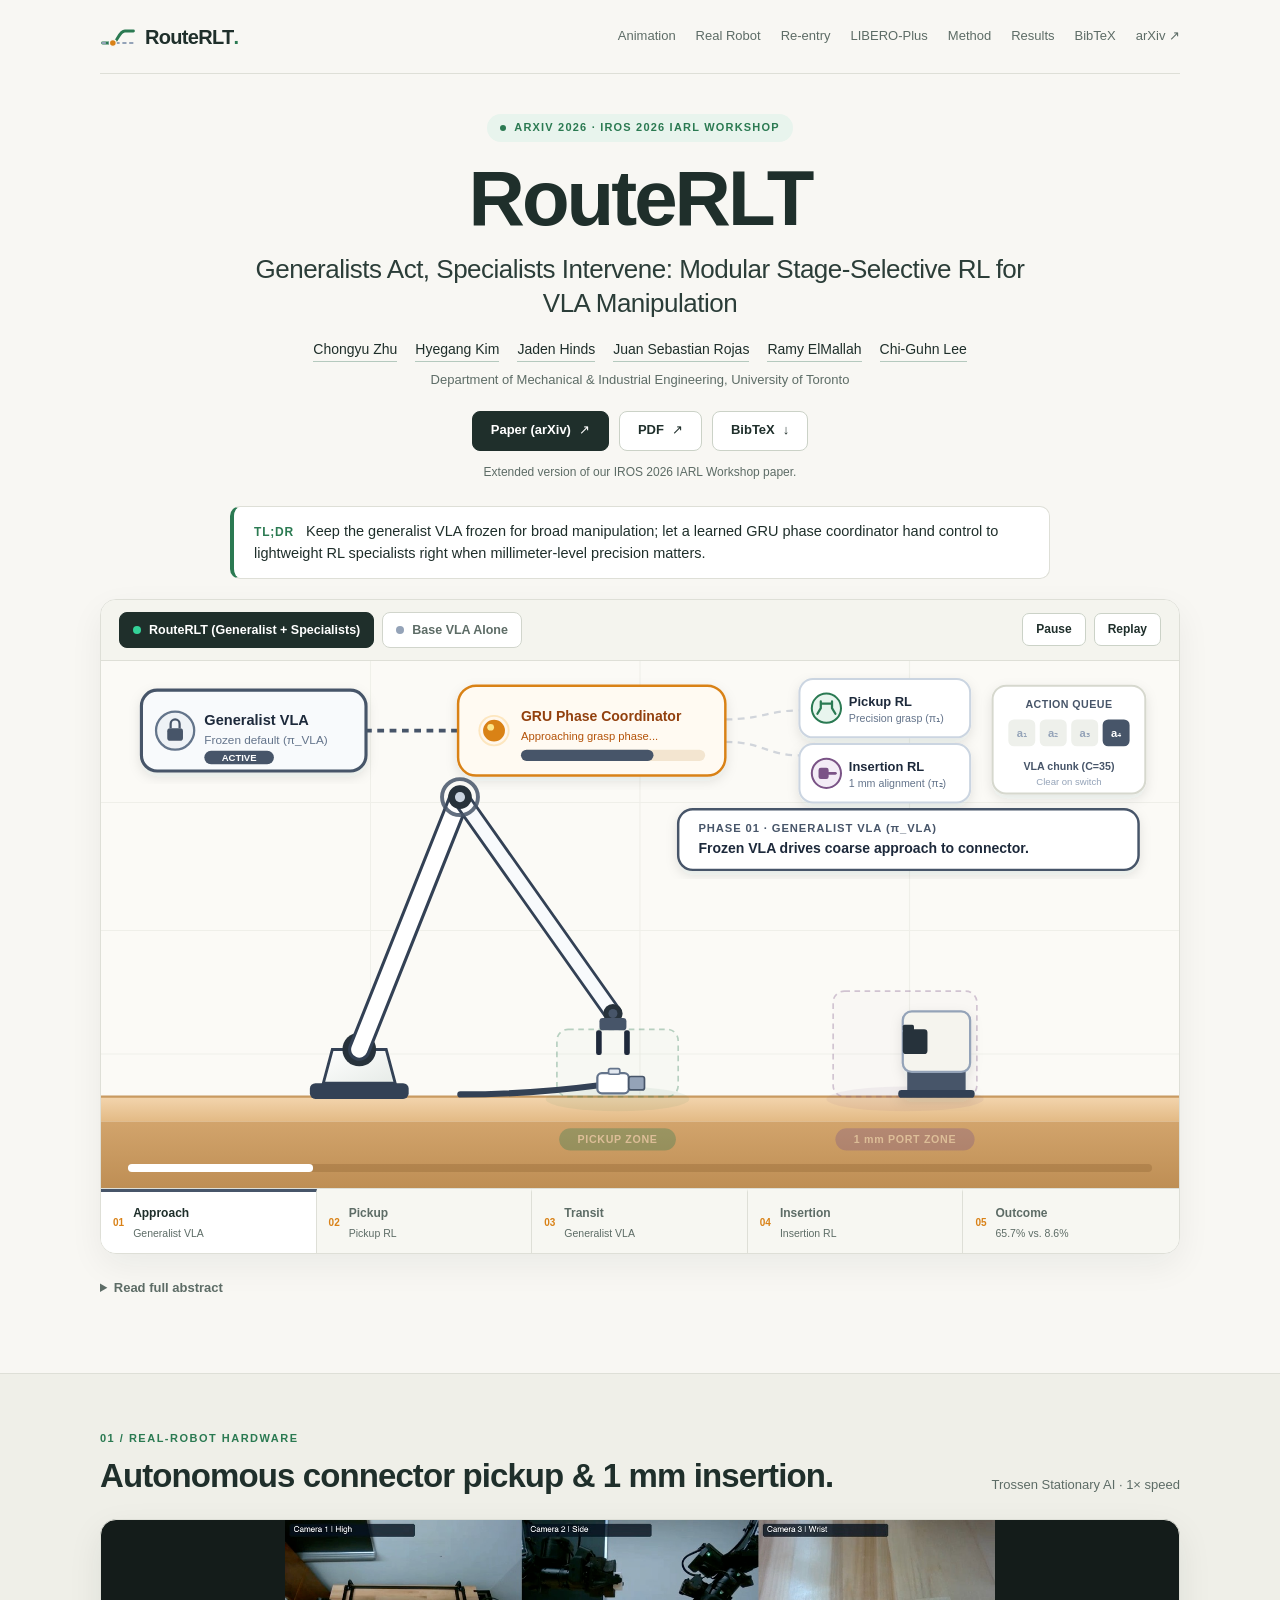
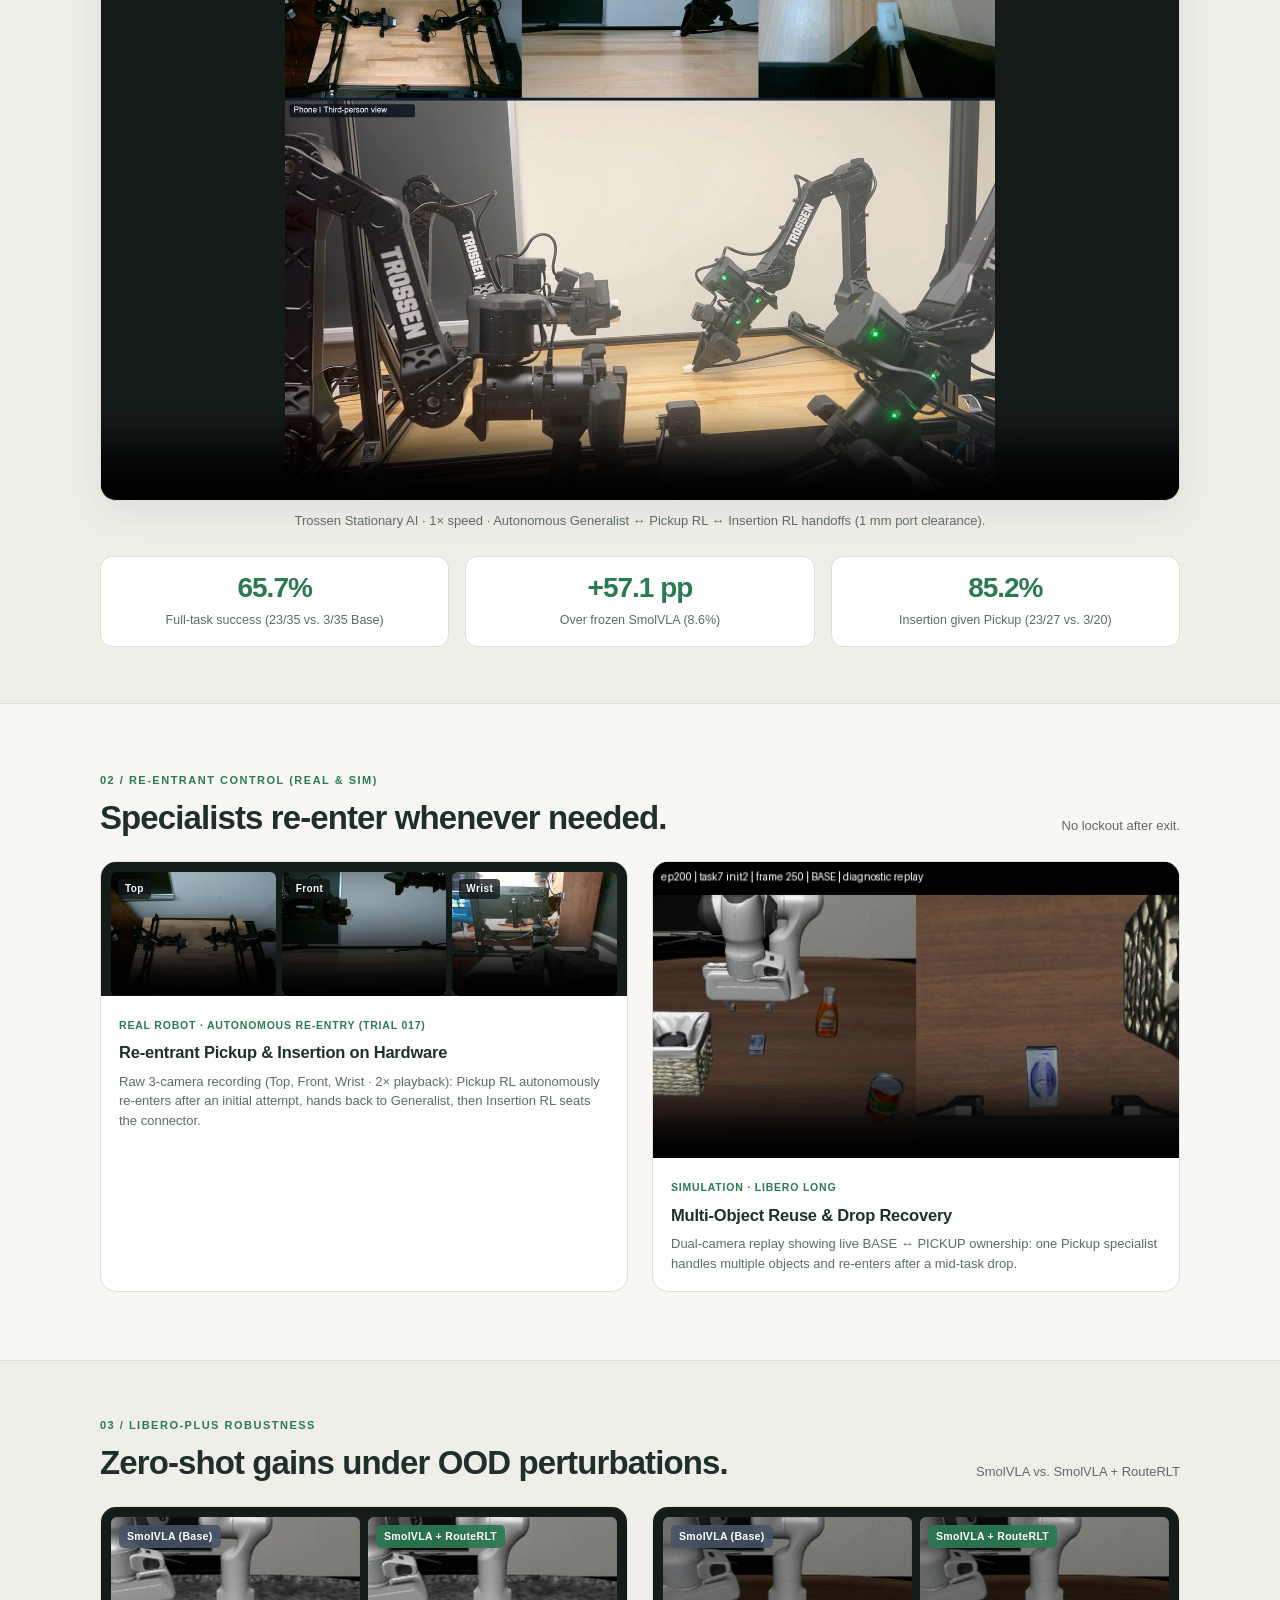
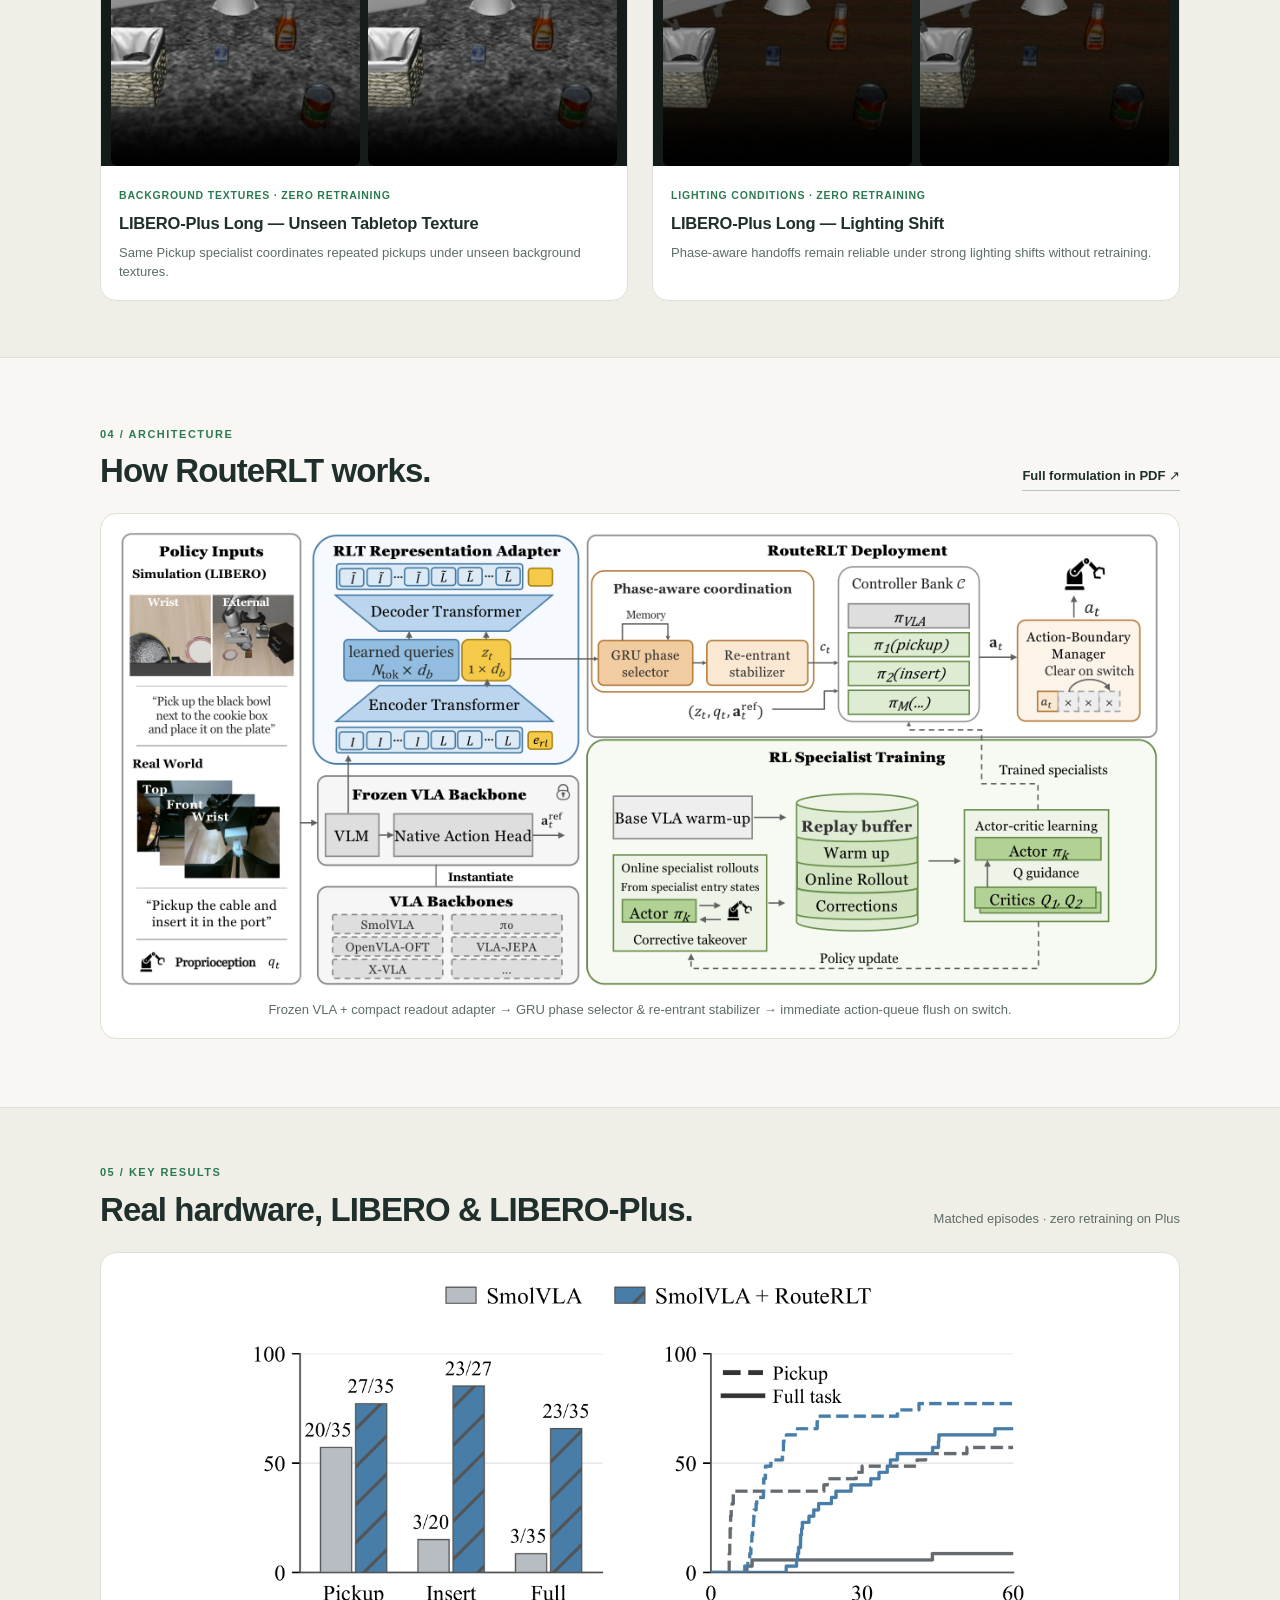
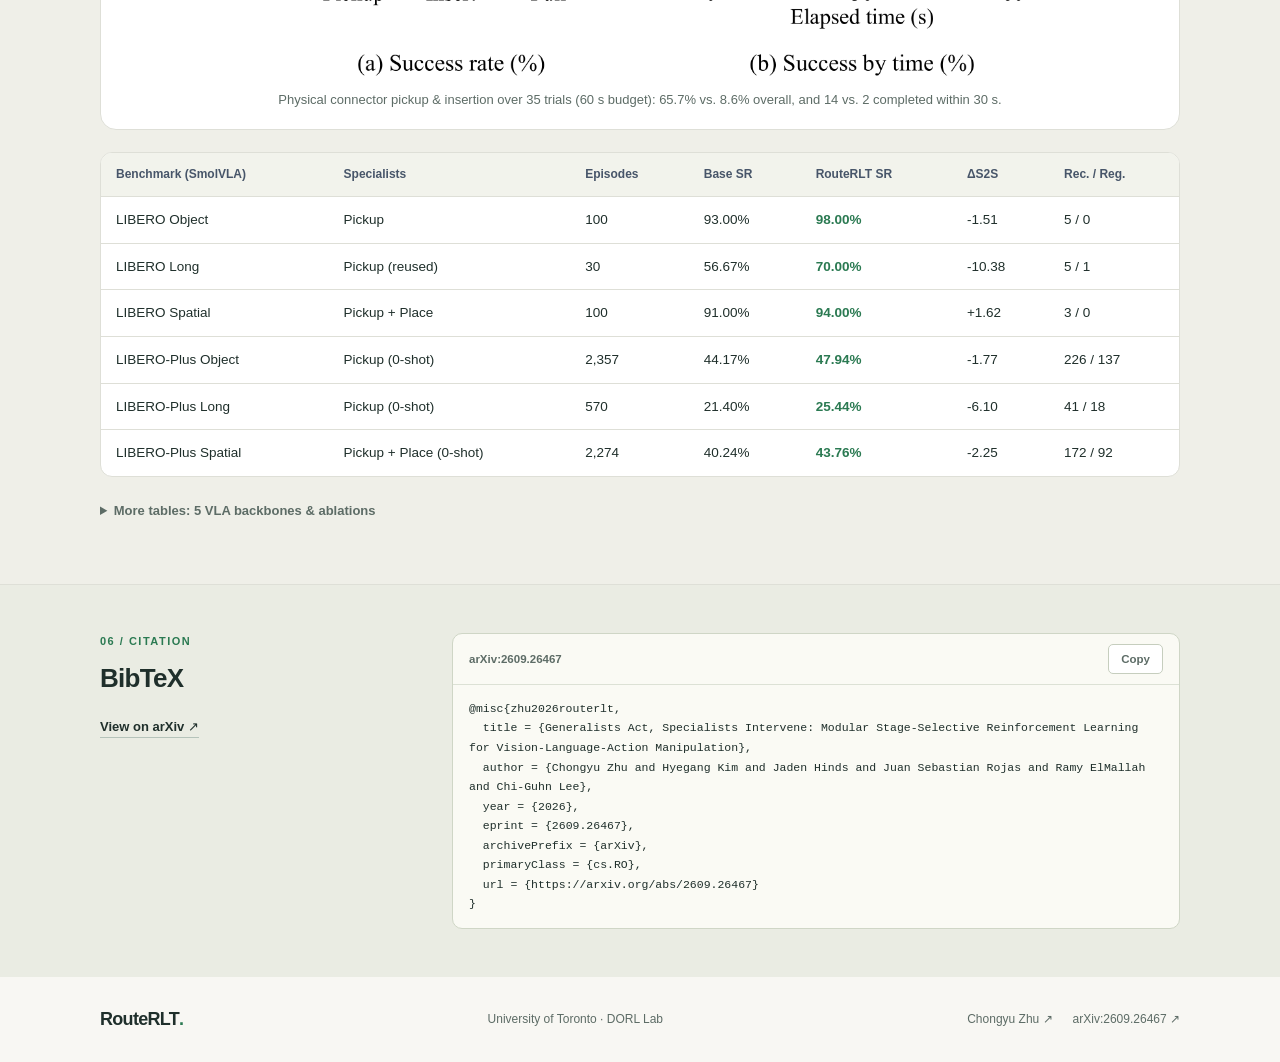
==== commit 1e01ab84: "Fix Ramy ElMallah name capitalization in authors and BibTeX" ====
--- a/docs/index.html
+++ b/docs/index.html
@@ -43,7 +43,7 @@
       <p class="venue"><span aria-hidden="true"></span>arXiv 2026 · IROS 2026 IARL Workshop</p>
       <h1 id="project-title">RouteRLT</h1>
       <p class="subtitle">Generalists Act, Specialists Intervene: Modular Stage-Selective RL for VLA Manipulation</p>
-      <p class="authors"><a href="https://chongyuzhu.com/" target="_blank" rel="noopener">Chongyu Zhu</a> <a href="https://scholar.google.com/citations?user=_ZH58tUAAAAJ&amp;hl=en" target="_blank" rel="noopener">Hyegang Kim</a> <a href="https://scholar.google.com/citations?user=9BpkYWYAAAAJ&amp;hl=en" target="_blank" rel="noopener">Jaden Hinds</a> <a href="https://scholar.google.com/citations?user=jrWXzhMAAAAJ&amp;hl=en" target="_blank" rel="noopener">Juan Sebastian Rojas</a> <a href="https://scholar.google.com/citations?user=34LmEvEAAAAJ&amp;hl=en" target="_blank" rel="noopener">Ramy Elmallah</a> <a href="https://scholar.google.com/citations?user=ZpALG2AAAAAJ&amp;hl=en" target="_blank" rel="noopener">Chi-Guhn Lee</a></p>
+      <p class="authors"><a href="https://chongyuzhu.com/" target="_blank" rel="noopener">Chongyu Zhu</a> <a href="https://scholar.google.com/citations?user=_ZH58tUAAAAJ&amp;hl=en" target="_blank" rel="noopener">Hyegang Kim</a> <a href="https://scholar.google.com/citations?user=9BpkYWYAAAAJ&amp;hl=en" target="_blank" rel="noopener">Jaden Hinds</a> <a href="https://scholar.google.com/citations?user=jrWXzhMAAAAJ&amp;hl=en" target="_blank" rel="noopener">Juan Sebastian Rojas</a> <a href="https://scholar.google.com/citations?user=34LmEvEAAAAJ&amp;hl=en" target="_blank" rel="noopener">Ramy ElMallah</a> <a href="https://scholar.google.com/citations?user=ZpALG2AAAAAJ&amp;hl=en" target="_blank" rel="noopener">Chi-Guhn Lee</a></p>
       <p class="affiliations">Department of Mechanical &amp; Industrial Engineering, University of Toronto</p>
       <div class="hero-links">
         <a class="button primary" href="https://arxiv.org/abs/2609.26467" target="_blank" rel="noopener">Paper (arXiv) <span aria-hidden="true">↗</span></a>
@@ -376,7 +376,7 @@
           </div>
           <pre><code id="bibtex">@misc{zhu2026routerlt,
   title = {Generalists Act, Specialists Intervene: Modular Stage-Selective Reinforcement Learning for Vision-Language-Action Manipulation},
-  author = {Chongyu Zhu and Hyegang Kim and Jaden Hinds and Juan Sebastian Rojas and Ramy Elmallah and Chi-Guhn Lee},
+  author = {Chongyu Zhu and Hyegang Kim and Jaden Hinds and Juan Sebastian Rojas and Ramy ElMallah and Chi-Guhn Lee},
   year = {2026},
   eprint = {2609.26467},
   archivePrefix = {arXiv},
